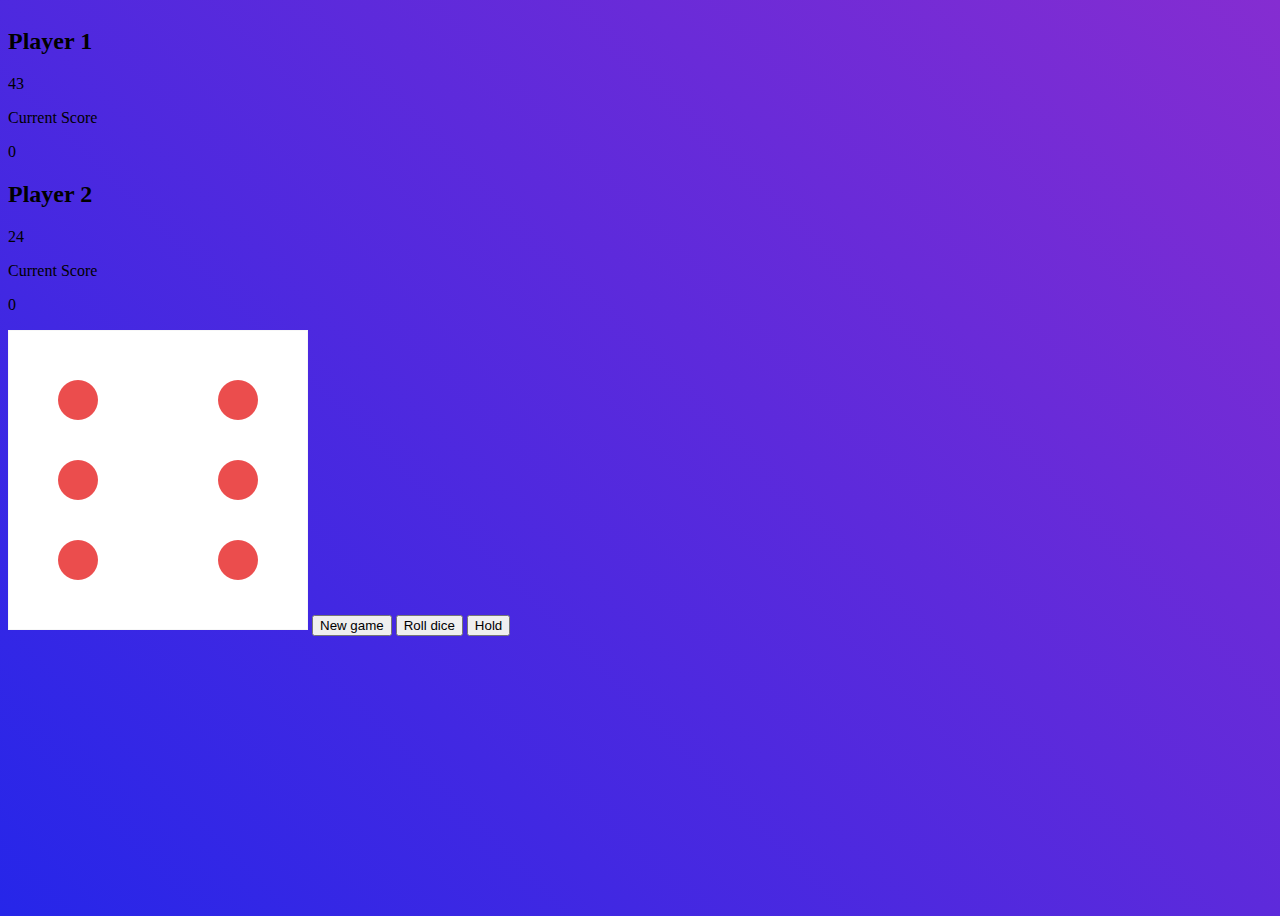
==== game.html @ 97e999d7 "Add confettis and audio." ====
<!DOCTYPE html>
<html lang="fr">
<head>
    <meta charset="UTF-8">
    <meta http-equiv="X-UA-Compatible" content="IE=edge">
    <meta name="viewport" content="width=device-width, initial-scale=1.0">
    <title>Jeux de dés</title>
    <link rel="icon" type="image" href="assets\Images\icons8-dé-dotted-16.png">
    <link rel="stylesheet" href="style.css">
</head>
<body>
    
    <main>
        <!--Les conféttis -->
        <div id="allconfetis">
            </div>
        <!--Bruitage Victoire-->
        <audio id="bruitage" src="assets/audio/applaudissements.wav"></audio>

        <!--Section Joueur 1 -->
        <section class="player player0">
            <h2 class="name" id="player_name0">Player 1</h2>
            <p class="score" id="score0">43</p>
            <div class="current">
                <p class="current_hold">Current Score</p>
                <p class="current_score" id="current0">0</p>
            </div>
        </section>

        <!--Section Joueur 2 -->

        <section class="player player1">
            <h2 class="name" id="player_name1">Player 2</h2>
            <p class="score" id="score1">24</p>
            <div class="current">
                <p class="current_hold">Current Score</p>
                <p class="current_score" id="current1">0</p>
            </div>
        </section>

        <!--Section Dés + Bouttons  -->

        <img alt="Le dé" class="dice" src="assets\Images\dice-6.png"/>
        <button class="btn btn_new">New game</button>
        <button class="btn btn_roll">Roll dice</button>
        <button class="btn btn_hold">Hold</button>
    </main>
<script src="game.js"></script>
</body>
</html>
---- style.css ----
body {
    background : linear-gradient(45deg, rgb(38, 38, 233), rgb(133, 45, 209));
    height: 100vh;
}

#allconfetis{
    overflow: hidden;
}

.confetti{
    width: 10px;
    height: 20px;
    animation: 3s infinite linear falling;
    position: absolute;
    top: -20px;
    z-index: 2;
}

@keyframes falling {
    0% {
        top: -20px;
        transform : rotate(180deg);
    }
    20% {
        transform: translateX(100px);
        transform : rotate(360deg);
    }
    40% {
        transform: translateX(60px);
        transform : rotate(180deg);
    }
    50% {
        opacity: 1;
        transform: translateX(20px);
        transform : rotate(360deg);
    }
    70% {
        opacity: 0.2;
        transform: translateX(30px);
        transform : rotate(180deg);
    }
    100% {
        opacity: 0;
        top: 95%;
        transform: translateX(20px);
        transform : rotate(360deg);
    }
}
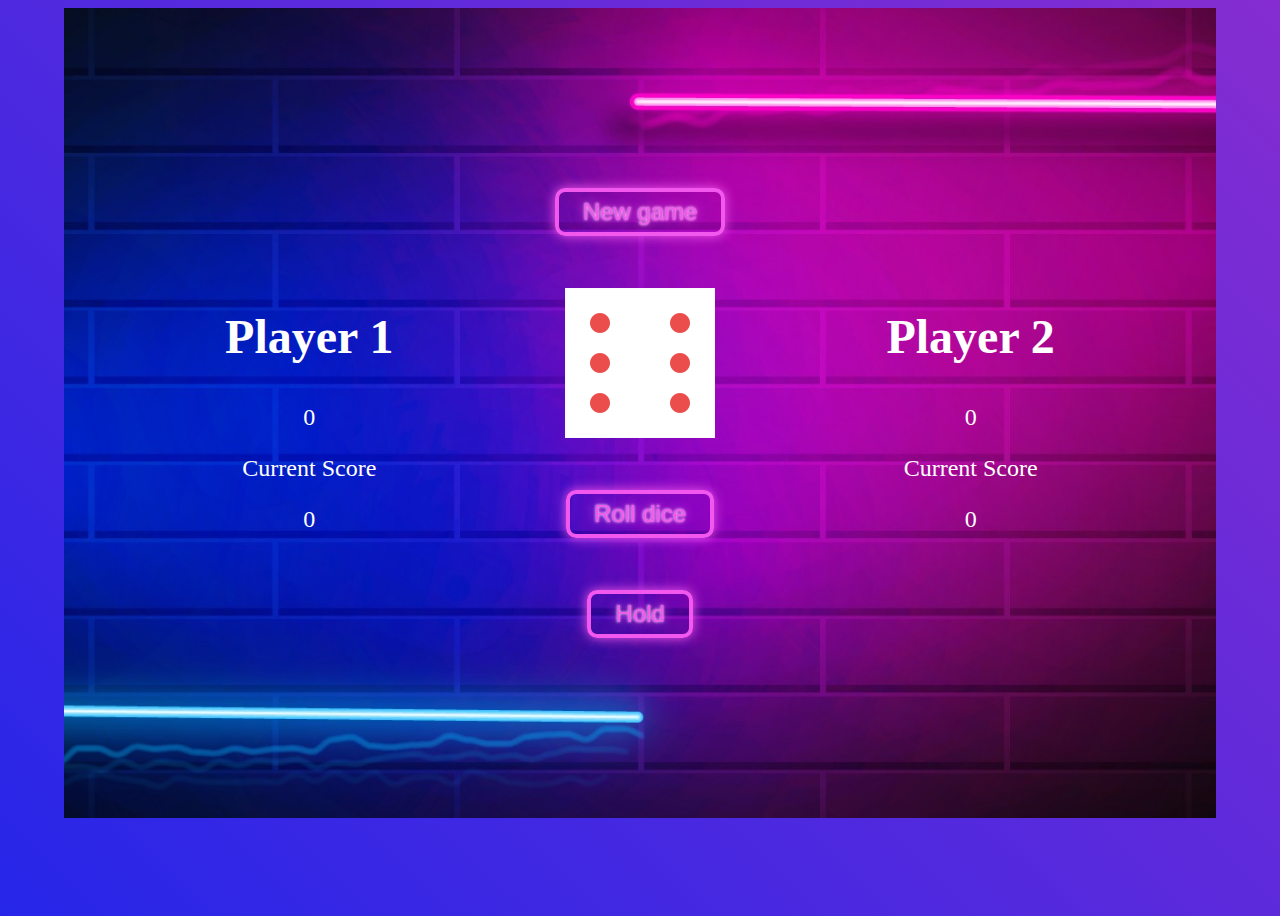
==== commit 72a3dbc0: "Add css : buttons, background-image." ====
--- a/game.html
+++ b/game.html
@@ -8,43 +8,47 @@
     <link rel="icon" type="image" href="assets\Images\icons8-dé-dotted-16.png">
     <link rel="stylesheet" href="style.css">
 </head>
-<body>
-    
+
+<body>    
     <main>
-        <!--Les conféttis -->
-        <div id="allconfetis">
-            </div>
+        <!--Les confettis -->
+        <div id="allConfettis">
+        </div>
         <!--Bruitage Victoire-->
         <audio id="bruitage" src="assets/audio/applaudissements.wav"></audio>
 
-        <!--Section Joueur 1 -->
-        <section class="player player0">
-            <h2 class="name" id="player_name0">Player 1</h2>
-            <p class="score" id="score0">43</p>
-            <div class="current">
-                <p class="current_hold">Current Score</p>
-                <p class="current_score" id="current0">0</p>
-            </div>
-        </section>
+        <div class="game">
 
-        <!--Section Joueur 2 -->
-
-        <section class="player player1">
-            <h2 class="name" id="player_name1">Player 2</h2>
-            <p class="score" id="score1">24</p>
-            <div class="current">
-                <p class="current_hold">Current Score</p>
-                <p class="current_score" id="current1">0</p>
-            </div>
-        </section>
-
-        <!--Section Dés + Bouttons  -->
-
-        <img alt="Le dé" class="dice" src="assets\Images\dice-6.png"/>
-        <button class="btn btn_new">New game</button>
-        <button class="btn btn_roll">Roll dice</button>
-        <button class="btn btn_hold">Hold</button>
-    </main>
+            <!--Section Joueur 1 -->
+            <section class="player player0">
+                <h2 class="name" id="player_name0">Player 1</h2>
+                <p class="score" id="score0">0</p>
+                <div class="current">
+                    <p class="current_hold">Current Score</p>
+                    <p class="current_score" id="current0">0</p>
+                </div>
+            </section>
+            
+            <!--Section Dés + Bouttons  -->
+            <section class="button">
+                <button class="btn btn_new">New game</button>
+                <img alt="Le dé" class="dice" src="assets\Images\dice-6.png"/>
+                <button class="btn btn_roll">Roll dice</button>
+                <button class="btn btn_hold">Hold</button>
+            </section>
+            
+            <!--Section Joueur 2 -->
+            <section class="player player1">
+                <h2 class="name" id="player_name1">Player 2</h2>
+                <p class="score" id="score1">0</p>
+                <div class="current">
+                    <p class="current_hold">Current Score</p>
+                    <p class="current_score" id="current1">0</p>
+                </div>
+            </section>
+            
+        </div>
+        </main>
 <script src="game.js"></script>
 </body>
 </html>--- a/style.css
+++ b/style.css
@@ -1,9 +1,69 @@
 body {
     background : linear-gradient(45deg, rgb(38, 38, 233), rgb(133, 45, 209));
     height: 100vh;
+    color: white;
+    font-size: 1.5rem;
+}
+h2{
+    font-size: 3rem;
+
 }
 
-#allconfetis{
+.game{
+    width: 90vw;
+    height: 90vh;
+    margin: auto;
+    background-image: url(./assets/Images/fond.jpg);
+    background-position: center;
+    background-size: cover;
+    align-items: center;
+    justify-content: space-evenly;
+    display: flex;
+}
+section{
+    text-align: center;
+}
+
+p{
+    font-size: 1,5rem;
+}
+
+section:nth-child(2){
+    display: flex;
+    flex-direction: column;
+    align-items: center;
+    justify-content: space-between;
+    height: 50vh;
+    
+}
+
+.btn{
+    background-color: transparent;
+    color: rgb(243, 88, 238);   
+    font-size: 1.5rem;
+    display: inline-block;
+    cursor: pointer;
+    text-decoration: none;
+    border: 4px solid currentColor;
+    padding: 0.25em 1em;
+    border-radius: 10px;
+    text-shadow: 0 0 0.125em white, 0 0 0.45em rgb(243, 88, 238); 
+    box-shadow: 0 0 0.5em rgb(243, 88, 238); 
+}
+
+.btn:hover{
+    text-shadow: 0 0 0.125em rgb(243, 88, 238), 0 0 0.45em rgb(20, 69, 183);
+    box-shadow: 0 0 0.5em rgb(20, 69, 183);
+    background-color: transparent;
+    color: rgb(20, 69, 183);
+}
+
+.dice{
+    width: 150px;
+}
+
+
+#allConfettis{
     overflow: hidden;
 }
 
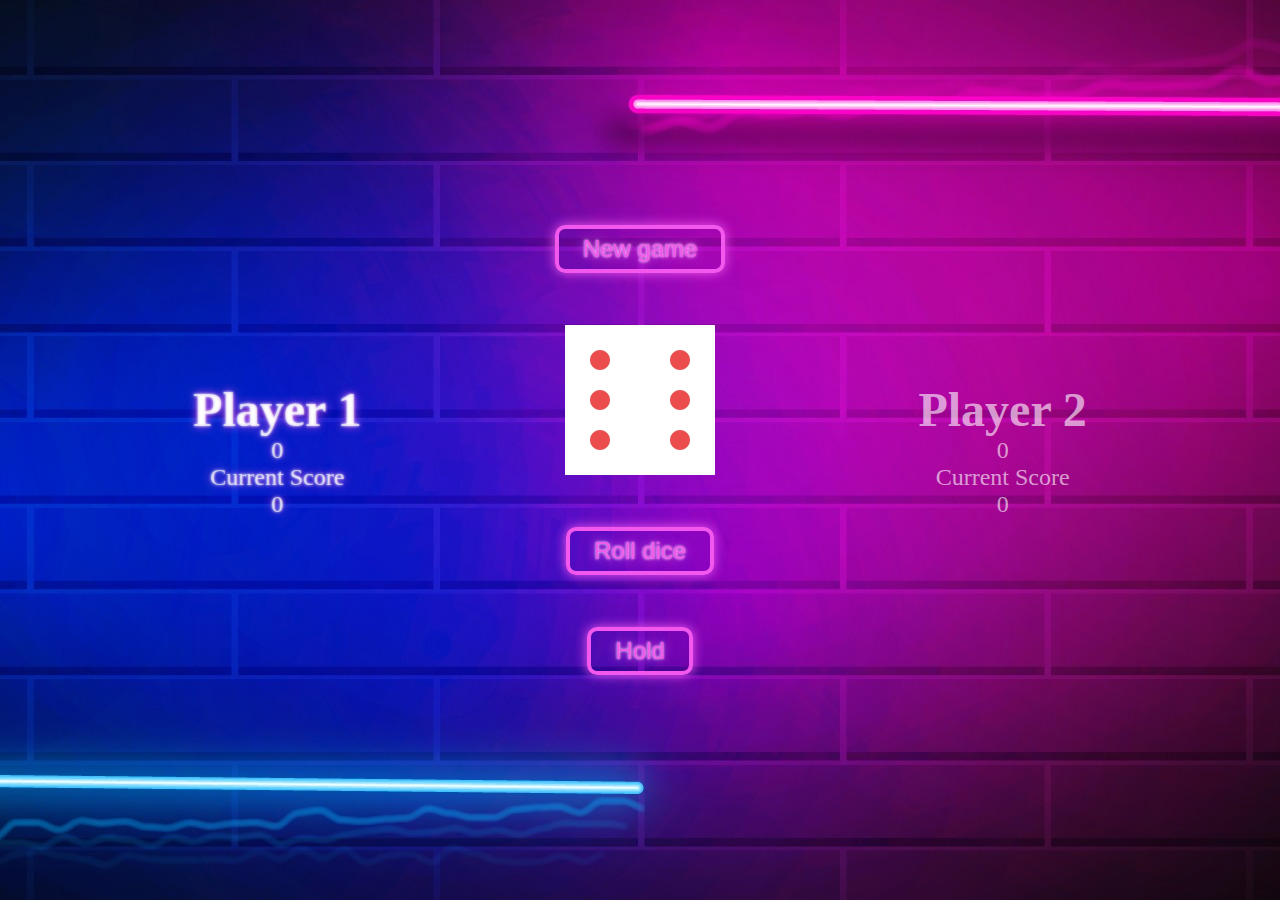
==== commit b4777acd: "Create function finishGame and crete files utilities." ====
--- a/game.html
+++ b/game.html
@@ -20,7 +20,7 @@
         <div class="game">
 
             <!--Section Joueur 1 -->
-            <section class="player player0">
+            <section class="player player0 actived">
                 <h2 class="name" id="player_name0">Player 1</h2>
                 <p class="score" id="score0">0</p>
                 <div class="current">
@@ -49,6 +49,7 @@
             
         </div>
         </main>
+<script src="utilities.js"></script>
 <script src="game.js"></script>
 </body>
 </html>--- a/style.css
+++ b/style.css
@@ -1,3 +1,8 @@
+*{
+    margin: 0;
+    padding: 0;
+    box-sizing: border-box;
+}
 body {
     background : linear-gradient(45deg, rgb(38, 38, 233), rgb(133, 45, 209));
     height: 100vh;
@@ -10,8 +15,8 @@
 }
 
 .game{
-    width: 90vw;
-    height: 90vh;
+    width: 100vw;
+    height: 100vh;
     margin: auto;
     background-image: url(./assets/Images/fond.jpg);
     background-position: center;
@@ -22,6 +27,7 @@
 }
 section{
     text-align: center;
+    color: rgba(255, 255, 255, 0.606);
 }
 
 p{
@@ -60,6 +66,10 @@
 
 .dice{
     width: 150px;
+}
+
+.actived{
+    text-shadow: 0 0 0.125em white, 0 0 0.4em rgb(243, 88, 238)
 }
 
 
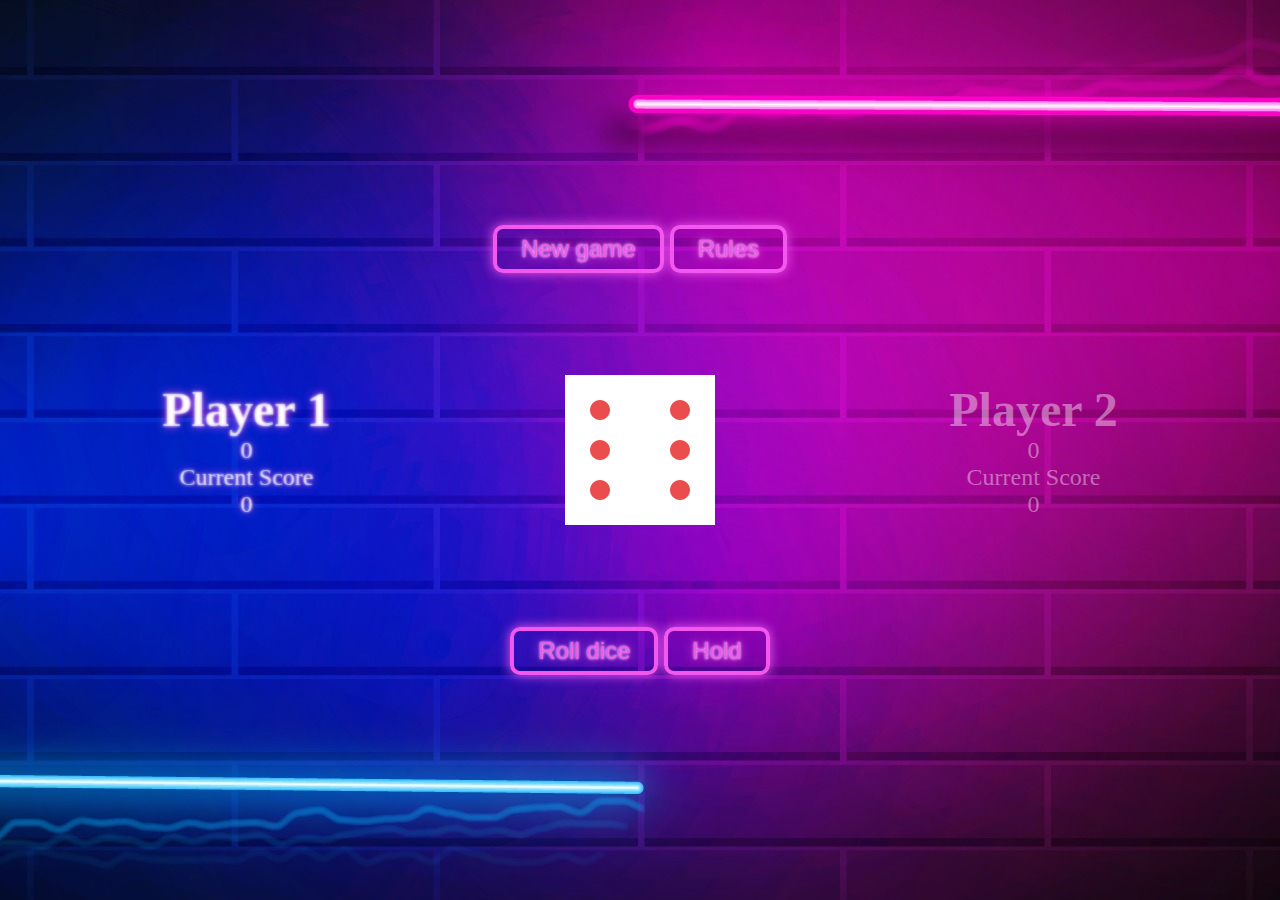
==== commit a015d948: "Create modal" ====
--- a/game.html
+++ b/game.html
@@ -9,15 +9,34 @@
     <link rel="stylesheet" href="style.css">
 </head>
 
-<body>    
+<body>   
     <main>
+    
+    <!--Modal  -->
         <!--Les confettis -->
         <div id="allConfettis">
         </div>
         <!--Bruitage Victoire-->
         <audio id="bruitage" src="assets/audio/applaudissements.wav"></audio>
-
+        
         <div class="game">
+            <section class="modal-container">
+                <div class="overlay modal-trigger"></div>
+                <div class="modal">
+                    <button class="btn close-modal modal-trigger">X</button>
+                    <h1>Règles de jeu</h1>
+                    <p>Le jeu comprend 2 joueurs sur un seul et même écran.
+                        Chaque joueur possède un score temporaire (ROUND) et un score global (GLOBAL). À chaque tour, le joueur a son ROUND initialisé à 0 et peut lancer un dé autant de fois qu'il le souhaite. Le résultat d’un lancer est ajouté au ROUND.
+                    </p>
+                    <p>
+                        Lors de son tour, le joueur peut décider à tout moment de:
+                        <ul>
+                            <li>Cliquer sur HOLD, qui permet d’envoyer les points du ROUND vers le GLOBAL. Ce sera alors le tour de l’autre joueur.</li>
+                            <li>Lancer le dé. S’il obtient un 1, son score ROUND est perdu et c’est la fin de son tour. Le premier joueur qui atteint les 100 points sur global gagne le jeu.</li>
+                        </ul>
+                    </p>
+                </div>
+            </section>
 
             <!--Section Joueur 1 -->
             <section class="player player0 actived">
@@ -31,10 +50,15 @@
             
             <!--Section Dés + Bouttons  -->
             <section class="button">
-                <button class="btn btn_new">New game</button>
+                <div>
+                    <button class="btn btn_new">New game</button>
+                    <button class="btn modal-trigger">Rules</button>
+                </div>
                 <img alt="Le dé" class="dice" src="assets\Images\dice-6.png"/>
-                <button class="btn btn_roll">Roll dice</button>
-                <button class="btn btn_hold">Hold</button>
+                <div>
+                    <button class="btn btn_roll">Roll dice</button>
+                    <button class="btn btn_hold">Hold</button>
+                </div>
             </section>
             
             <!--Section Joueur 2 -->
@@ -46,10 +70,11 @@
                     <p class="current_score" id="current1">0</p>
                 </div>
             </section>
-            
         </div>
         </main>
+
 <script src="utilities.js"></script>
+<script src="modal.js"></script>
 <script src="game.js"></script>
 </body>
 </html>--- a/style.css
+++ b/style.css
@@ -14,6 +14,46 @@
 
 }
 
+/* modal */
+.modal-container{
+    display: none;
+    position: fixed;
+    top: 0;
+    height: 100vh;
+    width: 100vw;
+}
+
+.modal-container.active{
+    display: block;
+}
+
+.overlay{
+    position: absolute;
+    width: 100%;
+    height: 100%;
+    background-color: #333333d3;
+}
+.modal{
+    position: absolute;
+    width : 95%;
+    min-width: 300px;
+    max-width : 500px;
+    padding: 30px;
+    background-color: white;
+    color: black;
+    border-radius: 10px;
+    top: 50%;
+    left: 50%;
+    transform: translate(-50%, -50%);
+    box-shadow: 0 0 0.5em rgb(243, 88, 238);
+}
+
+.modal h1{
+    margin-bottom: 10px;
+    font-weight: 500;
+}
+
+/* Board game*/
 .game{
     width: 100vw;
     height: 100vh;
@@ -25,16 +65,17 @@
     justify-content: space-evenly;
     display: flex;
 }
-section{
+.player,
+.button{
     text-align: center;
-    color: rgba(255, 255, 255, 0.606);
+    color: rgba(255, 255, 255, 0.406);
 }
 
 p{
     font-size: 1,5rem;
 }
 
-section:nth-child(2){
+section:nth-child(3){
     display: flex;
     flex-direction: column;
     align-items: center;
@@ -42,6 +83,8 @@
     height: 50vh;
     
 }
+
+/* buttons */
 
 .btn{
     background-color: transparent;
@@ -64,6 +107,14 @@
     color: rgb(20, 69, 183);
 }
 
+.close-modal{
+    position: absolute;
+    top: 10px;
+    right: 10px;
+    padding: 8px;
+    font-size: 1rem;
+}
+
 .dice{
     width: 150px;
 }
@@ -72,6 +123,7 @@
     text-shadow: 0 0 0.125em white, 0 0 0.4em rgb(243, 88, 238)
 }
 
+/* Confettis */
 
 #allConfettis{
     overflow: hidden;
@@ -86,6 +138,7 @@
     z-index: 2;
 }
 
+/* animation confetti */
 @keyframes falling {
     0% {
         top: -20px;
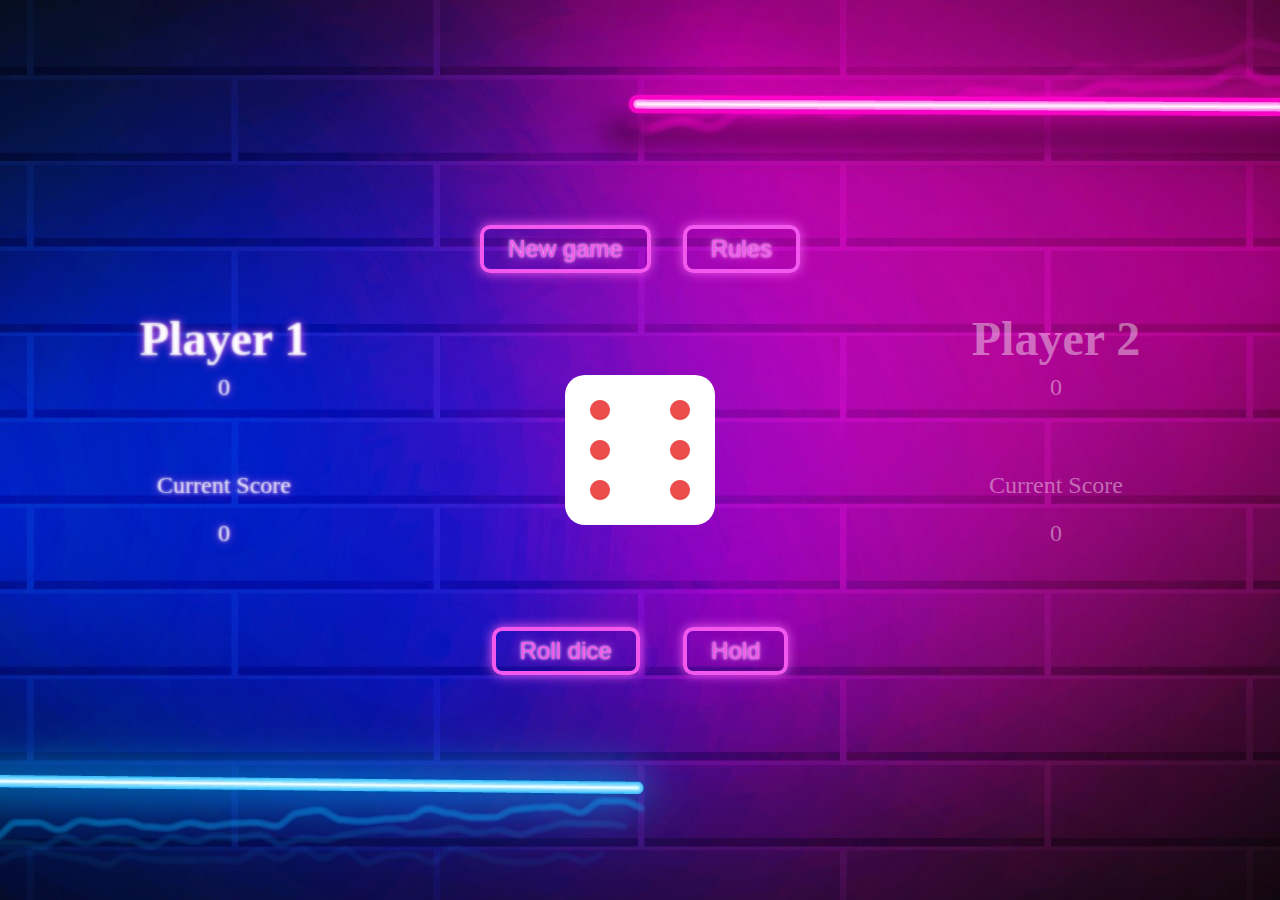
==== commit 22bd1126: "Change CSS color in modal- button - player- dice,  change comments in english." ====
--- a/game.html
+++ b/game.html
@@ -1,80 +1,81 @@
 <!DOCTYPE html>
-<html lang="fr">
-<head>
-    <meta charset="UTF-8">
-    <meta http-equiv="X-UA-Compatible" content="IE=edge">
-    <meta name="viewport" content="width=device-width, initial-scale=1.0">
-    <title>Jeux de dés</title>
-    <link rel="icon" type="image" href="assets\Images\icons8-dé-dotted-16.png">
-    <link rel="stylesheet" href="style.css">
-</head>
+<html lang="en">
+    <head>
+        <meta charset="UTF-8">
+        <meta http-equiv="X-UA-Compatible" content="IE=edge">
+        <meta name="viewport" content="width=device-width, initial-scale=1.0">
+        <title>Jeux de dés</title>
+        <link rel="icon" type="image" href="assets\Images\icons8-dé-dotted-16.png">
+        <link rel="stylesheet" href="style.css">
+    </head>
 
-<body>   
-    <main>
-    
-    <!--Modal  -->
-        <!--Les confettis -->
-        <div id="allConfettis">
-        </div>
-        <!--Bruitage Victoire-->
-        <audio id="bruitage" src="assets/audio/applaudissements.wav"></audio>
-        
-        <div class="game">
-            <section class="modal-container">
-                <div class="overlay modal-trigger"></div>
-                <div class="modal">
-                    <button class="btn close-modal modal-trigger">X</button>
-                    <h1>Règles de jeu</h1>
-                    <p>Le jeu comprend 2 joueurs sur un seul et même écran.
-                        Chaque joueur possède un score temporaire (ROUND) et un score global (GLOBAL). À chaque tour, le joueur a son ROUND initialisé à 0 et peut lancer un dé autant de fois qu'il le souhaite. Le résultat d’un lancer est ajouté au ROUND.
-                    </p>
-                    <p>
-                        Lors de son tour, le joueur peut décider à tout moment de:
-                        <ul>
-                            <li>Cliquer sur HOLD, qui permet d’envoyer les points du ROUND vers le GLOBAL. Ce sera alors le tour de l’autre joueur.</li>
-                            <li>Lancer le dé. S’il obtient un 1, son score ROUND est perdu et c’est la fin de son tour. Le premier joueur qui atteint les 100 points sur global gagne le jeu.</li>
-                        </ul>
-                    </p>
-                </div>
-            </section>
+    <body>   
+        <main>
+            <!------- Animations ---------->
+            <!--Confettis -->
+            <div id="allConfettis">
+            </div>
+            <!--Victory sound -->
+            <audio id="bruitage" src="assets/audio/applaudissements.wav"></audio>
+            
+            <!------- Gameboard ---------->
+            <div class="game">
+                <!--Modal  -->
+                <section class="modal-container">
+                    <div class="overlay modal-trigger"></div>
+                    <div class="modal">
+                        <button class="btn close-modal modal-trigger">X</button>
+                        <h1>Règles de jeu</h1>
+                        <p>Le jeu comprend 2 joueurs sur un seul et même écran.
+                            Chaque joueur possède un score temporaire (ROUND) et un score global (GLOBAL). À chaque tour, le joueur a son ROUND initialisé à 0 et peut lancer un dé autant de fois qu'il le souhaite. Le résultat d’un lancer est ajouté au ROUND.
+                        </p>
+                        <p>
+                            Lors de son tour, le joueur peut décider à tout moment de:
+                            <ul>
+                                <li>Cliquer sur HOLD, qui permet d’envoyer les points du ROUND vers le GLOBAL. Ce sera alors le tour de l’autre joueur.</li>
+                                <li>Lancer le dé. S’il obtient un 1, son score ROUND est perdu et c’est la fin de son tour. Le premier joueur qui atteint les 100 points sur global gagne le jeu.</li>
+                            </ul>
+                        </p>
+                    </div>
+                </section>
 
-            <!--Section Joueur 1 -->
-            <section class="player player0 actived">
-                <h2 class="name" id="player_name0">Player 1</h2>
-                <p class="score" id="score0">0</p>
-                <div class="current">
-                    <p class="current_hold">Current Score</p>
-                    <p class="current_score" id="current0">0</p>
-                </div>
-            </section>
-            
-            <!--Section Dés + Bouttons  -->
-            <section class="button">
-                <div>
-                    <button class="btn btn_new">New game</button>
-                    <button class="btn modal-trigger">Rules</button>
-                </div>
-                <img alt="Le dé" class="dice" src="assets\Images\dice-6.png"/>
-                <div>
-                    <button class="btn btn_roll">Roll dice</button>
-                    <button class="btn btn_hold">Hold</button>
-                </div>
-            </section>
-            
-            <!--Section Joueur 2 -->
-            <section class="player player1">
-                <h2 class="name" id="player_name1">Player 2</h2>
-                <p class="score" id="score1">0</p>
-                <div class="current">
-                    <p class="current_hold">Current Score</p>
-                    <p class="current_score" id="current1">0</p>
-                </div>
-            </section>
-        </div>
+                <!--Section Player 1 -->
+                <section class="player player0 actived">
+                    <h2 class="name" id="player_name0">Player 1</h2>
+                    <p class="score" id="score0">0</p>
+                    <div class="current">
+                        <p class="current_hold">Current Score</p>
+                        <p class="current_score" id="current0">0</p>
+                    </div>
+                </section>
+                
+                <!--Section dice + Bouttons  -->
+                <section class="button">
+                    <div class="buttons">
+                        <button class="btn btn_new">New game</button>
+                        <button class="btn modal-trigger">Rules</button>
+                    </div>
+                    <img alt="Le dé" class="dice" src="assets\Images\dice-6.png"/>
+                    <div class="buttons">
+                        <button class="btn btn_roll">Roll dice</button>
+                        <button class="btn btn_hold">Hold</button>
+                    </div>
+                </section>
+                
+                <!--Section Gamer 2 -->
+                <section class="player player1">
+                    <h2 class="name" id="player_name1">Player 2</h2>
+                    <p class="score" id="score1">0</p>
+                    <div class="current">
+                        <p class="current_hold">Current Score</p>
+                        <p class="current_score" id="current1">0</p>
+                    </div>
+                </section>
+            </div>
         </main>
 
-<script src="utilities.js"></script>
-<script src="modal.js"></script>
-<script src="game.js"></script>
-</body>
+        <script src="utilities.js"></script>
+        <script src="modal.js"></script>
+        <script src="game.js"></script>
+    </body>
 </html>--- a/style.css
+++ b/style.css
@@ -16,22 +16,29 @@
 
 /* modal */
 .modal-container{
-    display: none;
+    visibility: hidden;
     position: fixed;
     top: 0;
     height: 100vh;
     width: 100vw;
+    transition: visibility 0.4s;
 }
 
 .modal-container.active{
-    display: block;
+    visibility: visible;
 }
 
 .overlay{
+    opacity: 0;
     position: absolute;
     width: 100%;
     height: 100%;
-    background-color: #333333d3;
+    background-color: rgba(38, 38, 233, 0.422);
+    transition: opacity 0.4s 0.2s ease-out;
+}
+.modal-container.active .overlay{
+    opacity: 1;
+    transition: opacity 0.4s ease-out;
 }
 .modal{
     position: absolute;
@@ -46,6 +53,12 @@
     left: 50%;
     transform: translate(-50%, -50%);
     box-shadow: 0 0 0.5em rgb(243, 88, 238);
+    transition: opacity 0.4s ease-out;
+}
+
+.modal-container.active .modal{
+    opacity: 1;
+    transition: opacity 0.4s ease-out;
 }
 
 .modal h1{
@@ -65,10 +78,15 @@
     justify-content: space-evenly;
     display: flex;
 }
-.player,
-.button{
+.player{
     text-align: center;
     color: rgba(255, 255, 255, 0.406);
+    height: 30%;
+    line-height: 2em;
+}
+
+.current{
+    margin-top: 50px;
 }
 
 p{
@@ -85,6 +103,10 @@
 }
 
 /* buttons */
+
+.button{
+    width: 30vw;
+}
 
 .btn{
     background-color: transparent;
@@ -115,8 +137,17 @@
     font-size: 1rem;
 }
 
+.buttons{
+    display: flex;
+    width: 100%;
+    justify-content: space-evenly;
+    
+}
+
 .dice{
     width: 150px;
+    border-radius: 20px;
+    
 }
 
 .actived{
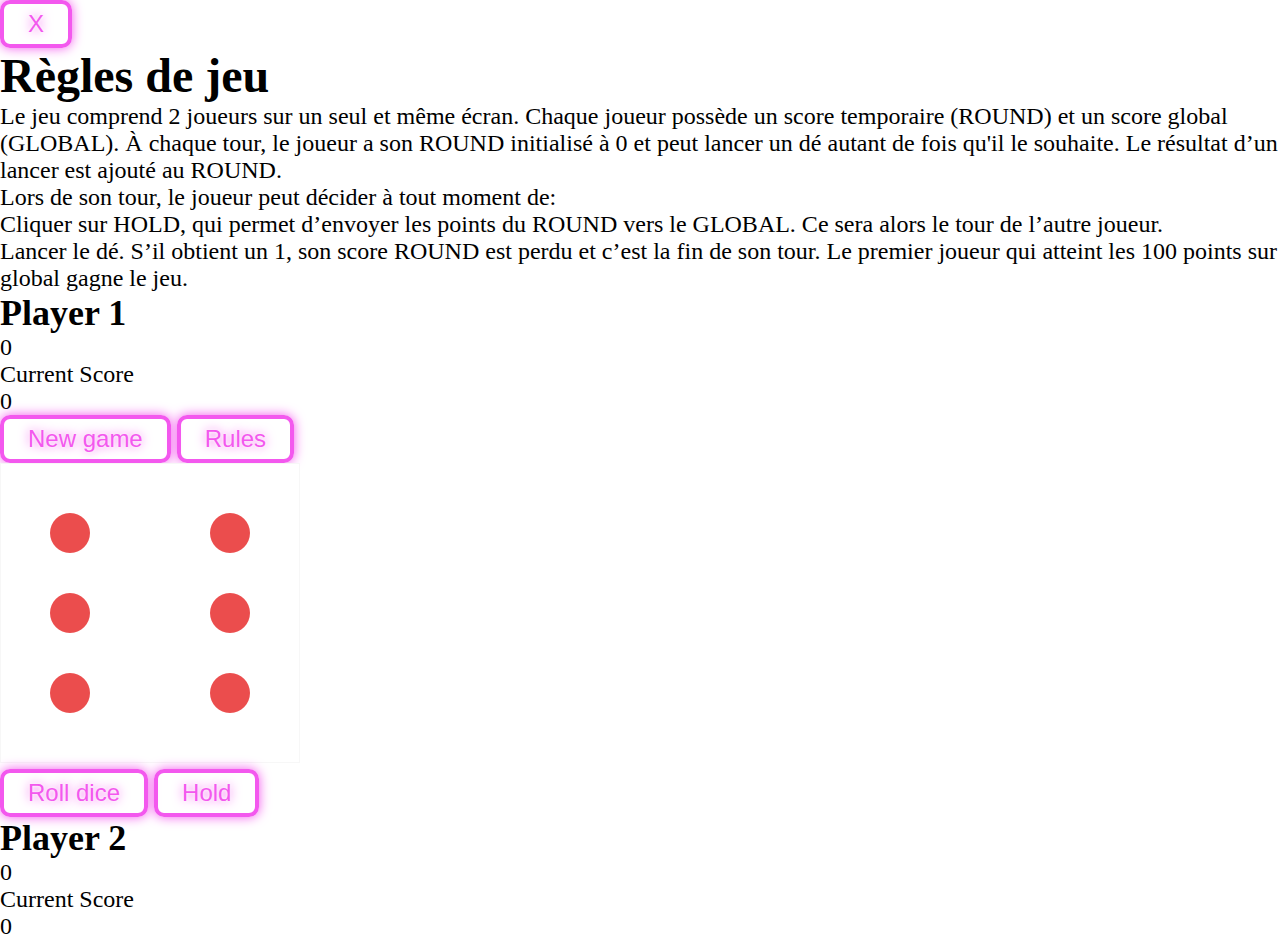
==== commit 9d09e4d1: "change sass" ====
--- a/game.html
+++ b/game.html
@@ -5,8 +5,11 @@
         <meta http-equiv="X-UA-Compatible" content="IE=edge">
         <meta name="viewport" content="width=device-width, initial-scale=1.0">
         <title>Jeux de dés</title>
-        <link rel="icon" type="image" href="assets\Images\icons8-dé-dotted-16.png">
-        <link rel="stylesheet" href="style.css">
+        <link rel="stylesheet" href="assets/css/style.css">
+        <!-- import font lato -->
+        <link rel="preconnect" href="https://fonts.googleapis.com">
+<link rel="preconnect" href="https://fonts.gstatic.com" crossorigin>
+<link href="https://fonts.googleapis.com/css2?family=Lato&display=swap" rel="stylesheet">
     </head>
 
     <body>   
--- a/assets/css/style.css
+++ b/assets/css/style.css
@@ -0,0 +1,24 @@
+.btn {
+  background-color: transparent;
+  color: rgb(243, 88, 238);
+  font-size: 1.5rem;
+  display: inline-block;
+  cursor: pointer;
+  text-decoration: none;
+  border: 4px solid currentColor;
+  padding: 0.25em 1em;
+  border-radius: 10px;
+  text-shadow: 0 0 0.125em rgb(255, 255, 255), 0 0 0.45em rgb(243, 88, 238);
+  box-shadow: 0 0 0.5em rgb(243, 88, 238);
+}
+
+* {
+  margin: 0;
+  padding: 0;
+  box-sizing: border-box;
+}
+
+body {
+  height: 100vh;
+  font-size: 1.5rem;
+}/*# sourceMappingURL=style.css.map */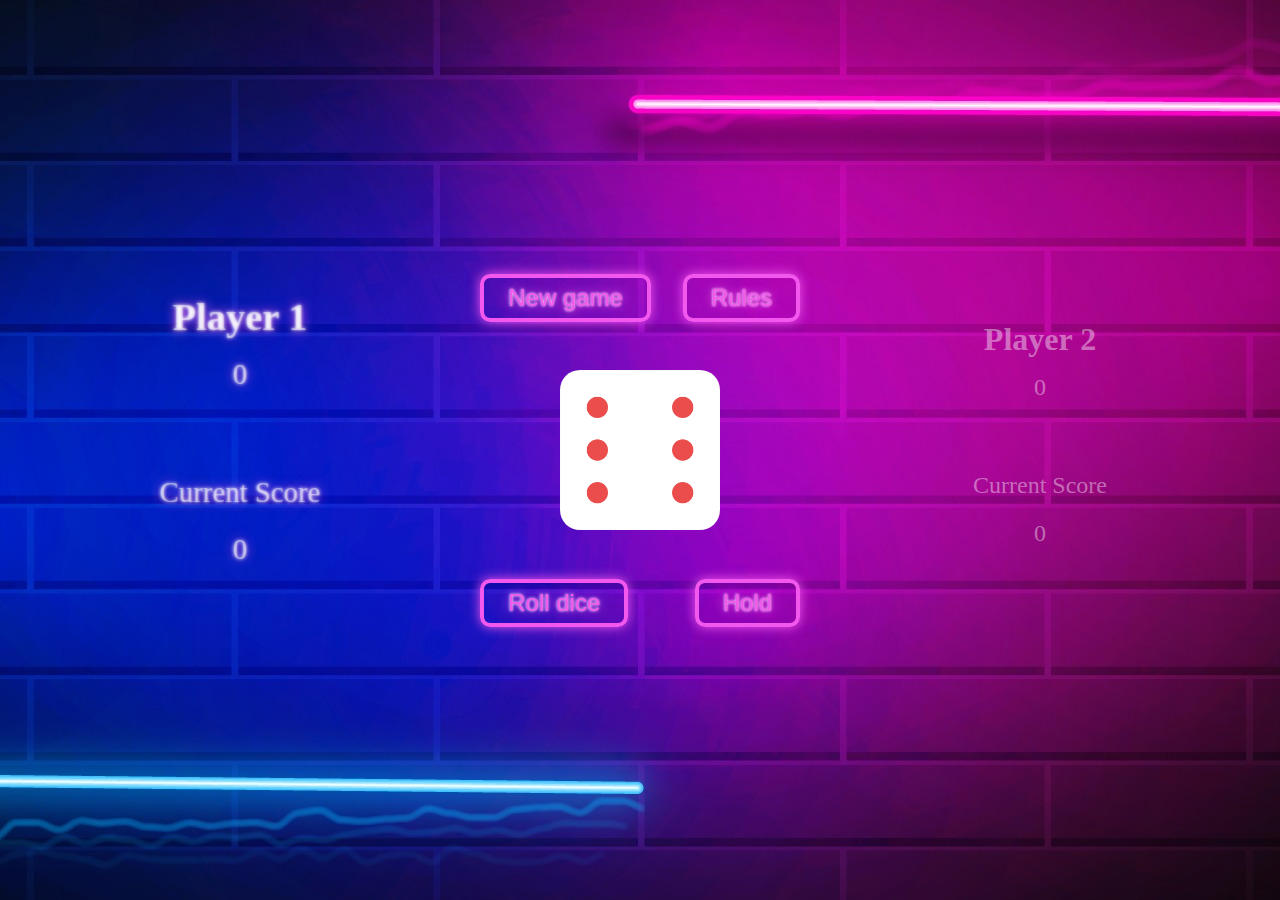
==== commit e2d678d5: "Change css to sass, review animation." ====
--- a/game.html
+++ b/game.html
@@ -5,6 +5,8 @@
         <meta http-equiv="X-UA-Compatible" content="IE=edge">
         <meta name="viewport" content="width=device-width, initial-scale=1.0">
         <title>Jeux de dés</title>
+        <!-- import icon -->
+        <link rel="icon" type="image" href="assets\Images\icons8-dé-dotted-16.png">
         <link rel="stylesheet" href="assets/css/style.css">
         <!-- import font lato -->
         <link rel="preconnect" href="https://fonts.googleapis.com">
@@ -19,7 +21,7 @@
             <div id="allConfettis">
             </div>
             <!--Victory sound -->
-            <audio id="bruitage" src="assets/audio/applaudissements.wav"></audio>
+            <audio id="soundApplause" src="assets/audio/applaudissements.wav"></audio>
             
             <!------- Gameboard ---------->
             <div class="game">
@@ -27,7 +29,7 @@
                 <section class="modal-container">
                     <div class="overlay modal-trigger"></div>
                     <div class="modal">
-                        <button class="btn close-modal modal-trigger">X</button>
+                        <button class=" btn btn_close-modal modal-trigger">X</button>
                         <h1>Règles de jeu</h1>
                         <p>Le jeu comprend 2 joueurs sur un seul et même écran.
                             Chaque joueur possède un score temporaire (ROUND) et un score global (GLOBAL). À chaque tour, le joueur a son ROUND initialisé à 0 et peut lancer un dé autant de fois qu'il le souhaite. Le résultat d’un lancer est ajouté au ROUND.
@@ -46,20 +48,20 @@
                 <section class="player player0 actived">
                     <h2 class="name" id="player_name0">Player 1</h2>
                     <p class="score" id="score0">0</p>
-                    <div class="current">
+                    <div class="player_current">
                         <p class="current_hold">Current Score</p>
                         <p class="current_score" id="current0">0</p>
                     </div>
                 </section>
                 
                 <!--Section dice + Bouttons  -->
-                <section class="button">
-                    <div class="buttons">
+                <section class="dice-buttons">
+                    <div class="dice-buttons_group">
                         <button class="btn btn_new">New game</button>
                         <button class="btn modal-trigger">Rules</button>
                     </div>
                     <img alt="Le dé" class="dice" src="assets\Images\dice-6.png"/>
-                    <div class="buttons">
+                    <div class="dice-buttons_group">
                         <button class="btn btn_roll">Roll dice</button>
                         <button class="btn btn_hold">Hold</button>
                     </div>
@@ -69,7 +71,7 @@
                 <section class="player player1">
                     <h2 class="name" id="player_name1">Player 2</h2>
                     <p class="score" id="score1">0</p>
-                    <div class="current">
+                    <div class="player_current">
                         <p class="current_hold">Current Score</p>
                         <p class="current_score" id="current1">0</p>
                     </div>
--- a/assets/css/style.css
+++ b/assets/css/style.css
@@ -1,3 +1,8 @@
+.actived {
+  text-shadow: 0 0 0.125em rgb(255, 255, 255), 0 0 0.4em rgb(243, 88, 238);
+  transform: scale(1.2);
+}
+
 .btn {
   background-color: transparent;
   color: rgb(243, 88, 238);
@@ -11,6 +16,37 @@
   text-shadow: 0 0 0.125em rgb(255, 255, 255), 0 0 0.45em rgb(243, 88, 238);
   box-shadow: 0 0 0.5em rgb(243, 88, 238);
 }
+.btn:hover {
+  text-shadow: 0 0 0.125em rgb(243, 88, 238), 0 0 0.45em rgb(20, 69, 184);
+  box-shadow: 0 0 0.5em rgb(20, 69, 184);
+  background-color: transparent;
+  color: rgb(20, 69, 184);
+}
+.btn_close-modal {
+  position: absolute;
+  top: 10px;
+  right: 10px;
+  padding: 8px;
+  font-size: 1rem;
+}
+
+.dice {
+  width: 10rem;
+  border-radius: 20px;
+}
+
+.confetti {
+  width: 10px;
+  height: 20px;
+  animation: 3s infinite linear falling;
+  position: absolute;
+  top: -20px;
+  z-index: 2;
+}
+
+#allConfettis {
+  overflow: hidden;
+}
 
 * {
   margin: 0;
@@ -21,4 +57,125 @@
 body {
   height: 100vh;
   font-size: 1.5rem;
+}
+
+h2 {
+  font-size: 2rem;
+}
+
+.game {
+  display: flex;
+  justify-content: space-evenly;
+  align-items: center;
+  flex-direction: row;
+  width: 100vw;
+  height: 100vh;
+  margin: auto;
+  background-image: url("/assets/Images/fond.jpg");
+  background-position: center;
+  background-size: cover;
+}
+
+.modal-container {
+  visibility: hidden;
+  position: fixed;
+  top: 0;
+  height: 100vh;
+  width: 100vw;
+  transition: visibility 0.4s;
+}
+
+.active {
+  visibility: visible;
+}
+
+.overlay {
+  opacity: 0;
+  position: absolute;
+  width: 100%;
+  height: 100%;
+  background-color: rgba(38, 38, 233, 0.422);
+  transition: opacity 0.4s 0.2s ease-out;
+}
+
+.modal-container.active .overlay,
+.modal-container.active .modal {
+  opacity: 1;
+  transition: opacity 0.4s ease-out;
+}
+
+.modal {
+  position: absolute;
+  width: 95%;
+  min-width: 300px;
+  max-width: 500px;
+  padding: 30px;
+  background-color: white;
+  color: black;
+  border-radius: 10px;
+  top: 50%;
+  left: 50%;
+  transform: translate(-50%, -50%);
+  box-shadow: 0 0 0.5em rgb(243, 88, 238);
+  transition: opacity 0.4s ease-out;
+}
+.modal h1 {
+  margin-bottom: 10px;
+  font-weight: 500;
+}
+
+.dice-buttons {
+  display: flex;
+  justify-content: space-evenly;
+  align-items: center;
+  flex-direction: column;
+  height: 50vh;
+}
+.dice-buttons_group {
+  width: 25vw;
+  display: flex;
+  justify-content: space-between;
+  align-items: center;
+  flex-direction: row;
+}
+
+.player {
+  text-align: center;
+  color: rgba(255, 255, 255, 0.406);
+  height: 30%;
+  line-height: 2em;
+}
+.player_current {
+  margin-top: 50px;
+}
+
+@keyframes falling {
+  0% {
+    top: -20px;
+    transform: rotate(180deg);
+  }
+  20% {
+    transform: translateX(100px);
+    transform: rotate(360deg);
+  }
+  40% {
+    transform: translateX(60px);
+    transform: rotate(180deg);
+  }
+  50% {
+    opacity: 1;
+    transform: translateX(20px);
+    transform: rotate(360deg);
+  }
+  70% {
+    opacity: 0.2;
+    transform: translateX(30px);
+    transform: rotate(180deg);
+  }
+  100% {
+    opacity: 0;
+    top: 95%;
+    transform: translateX(20px);
+    transform: rotate(360deg);
+  }
 }/*# sourceMappingURL=style.css.map */